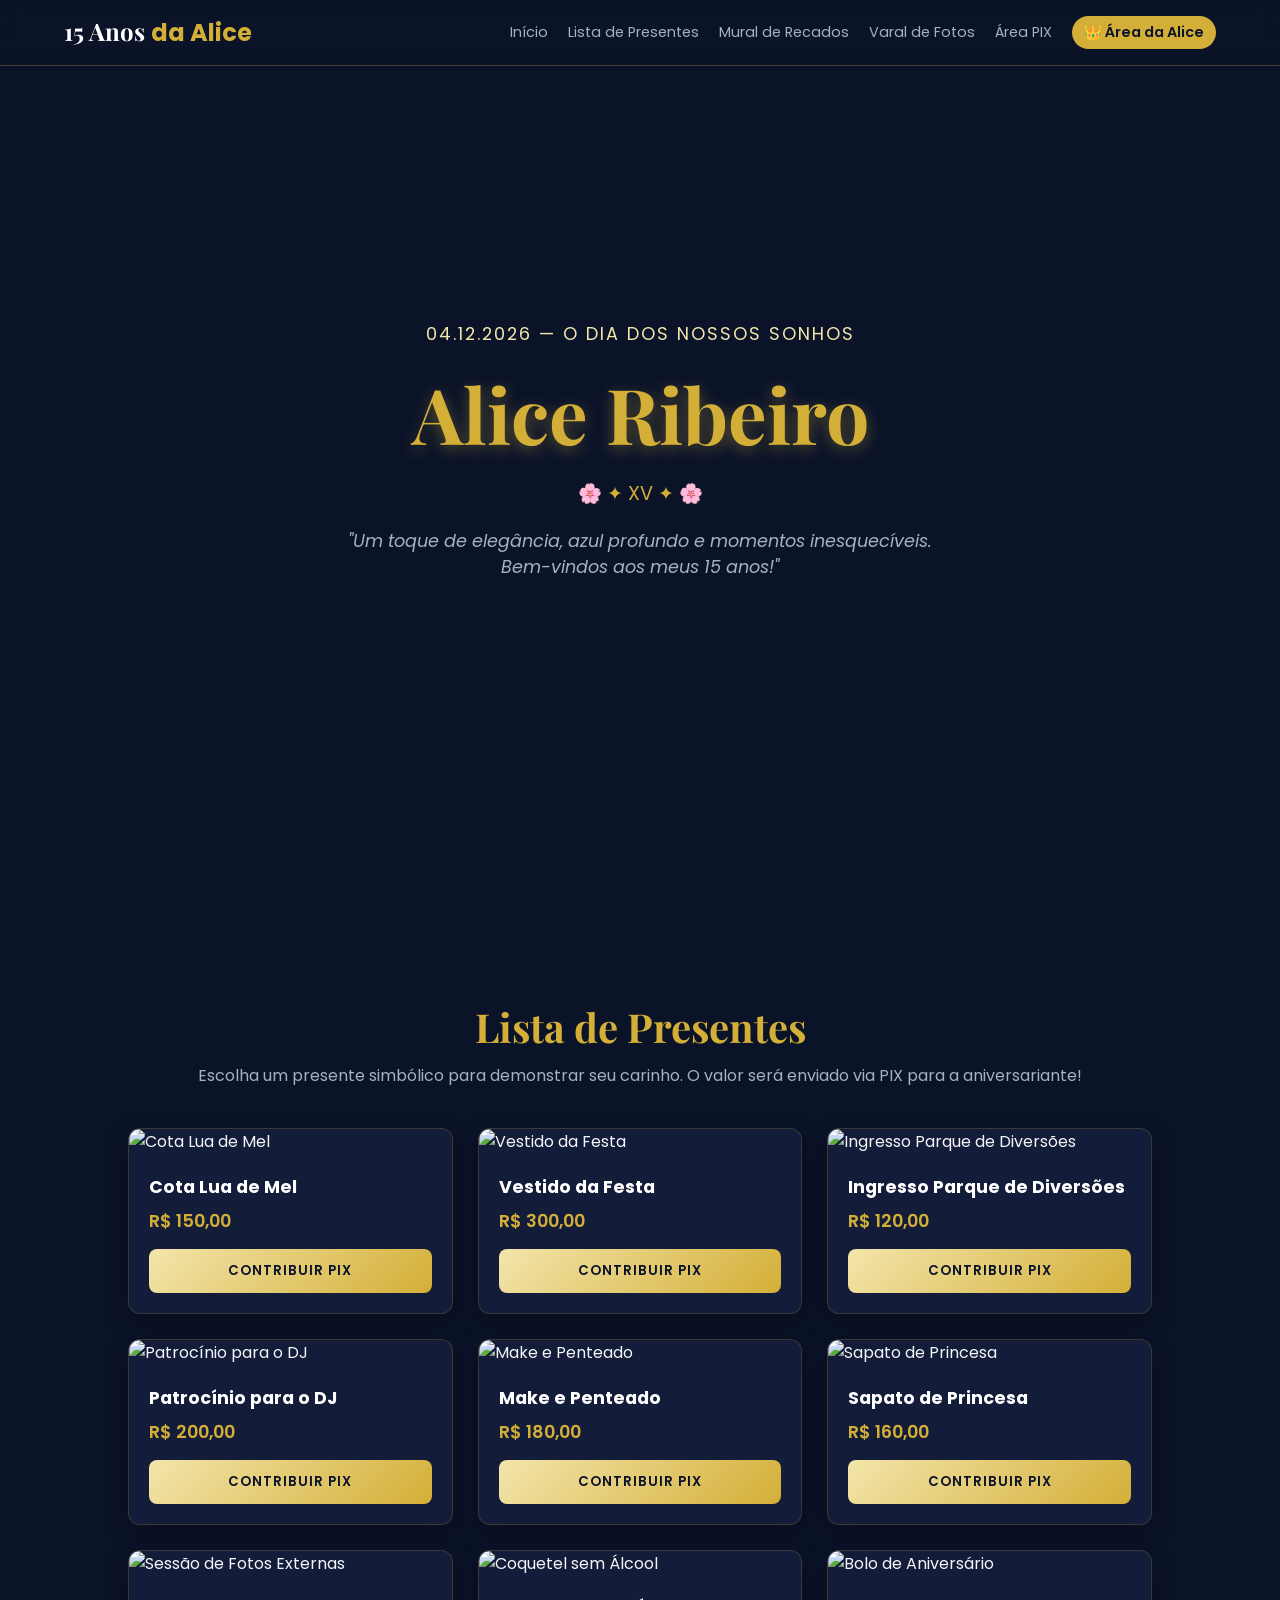
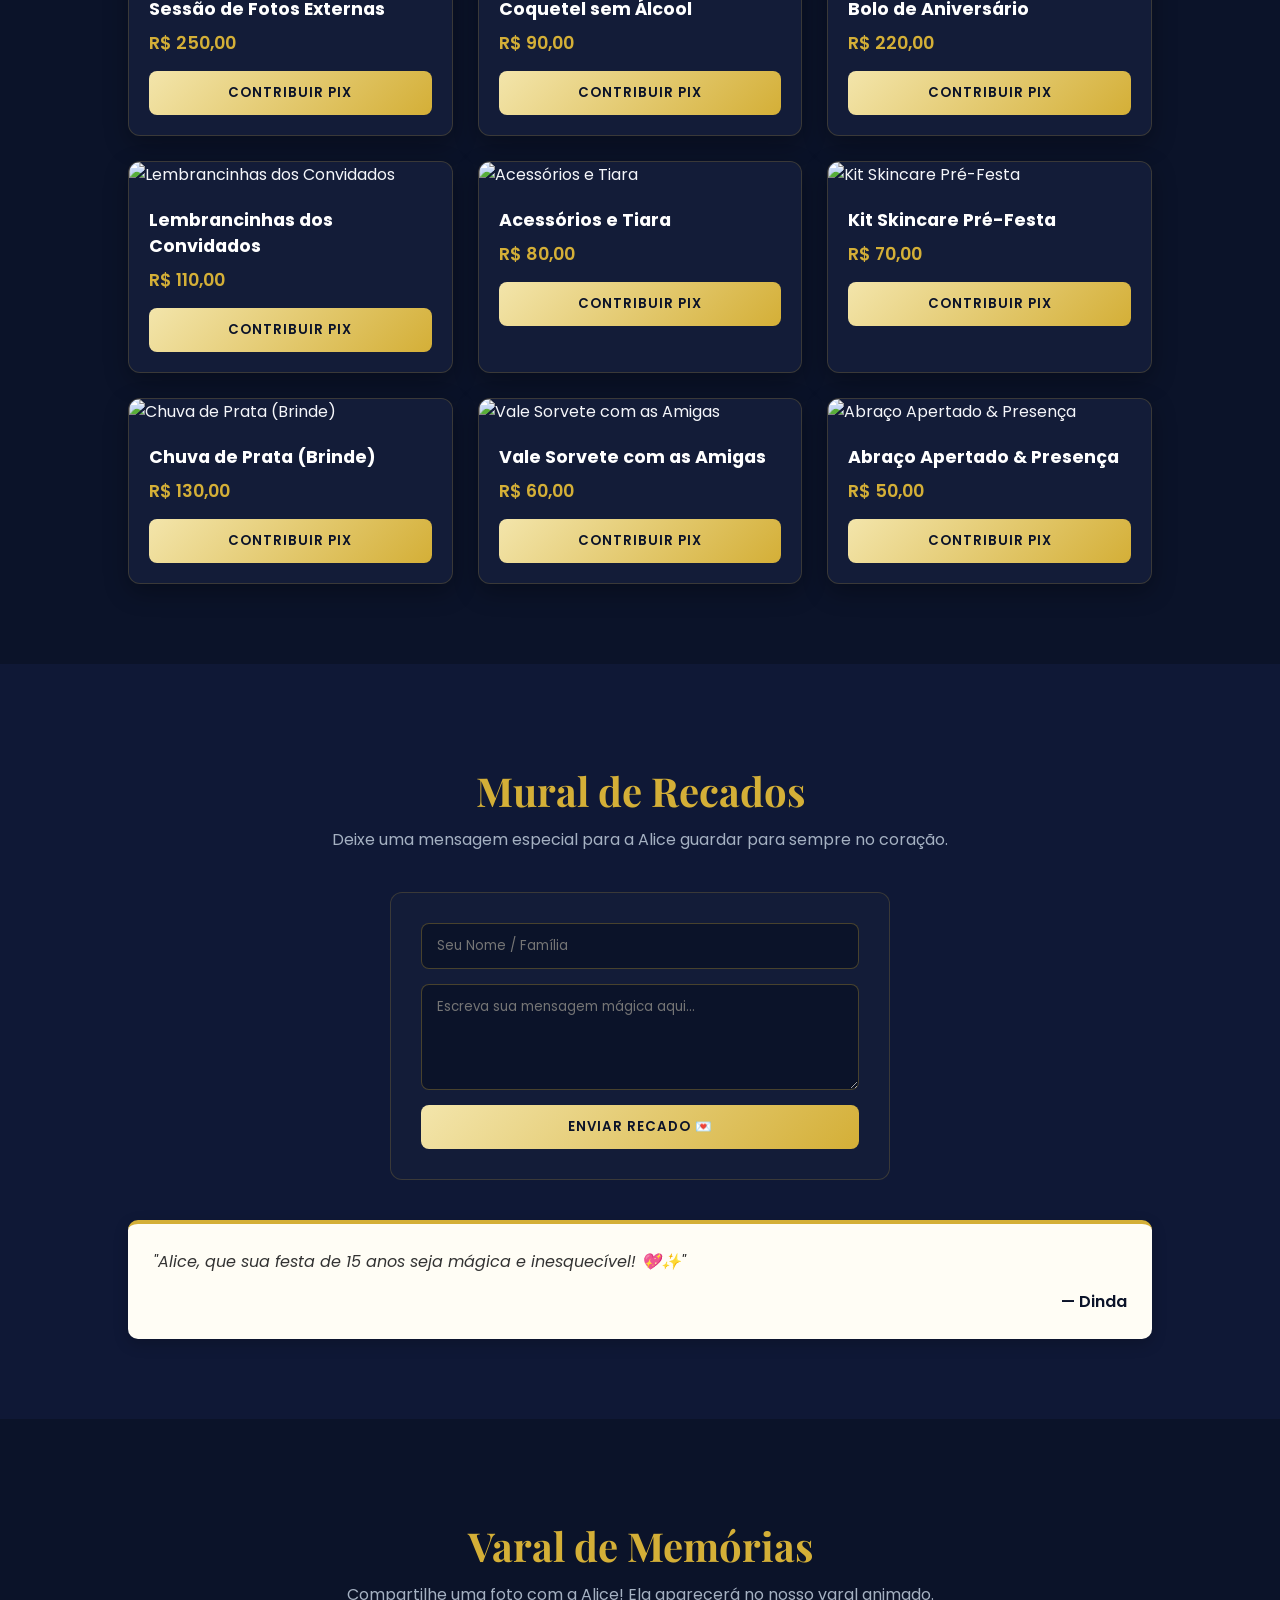
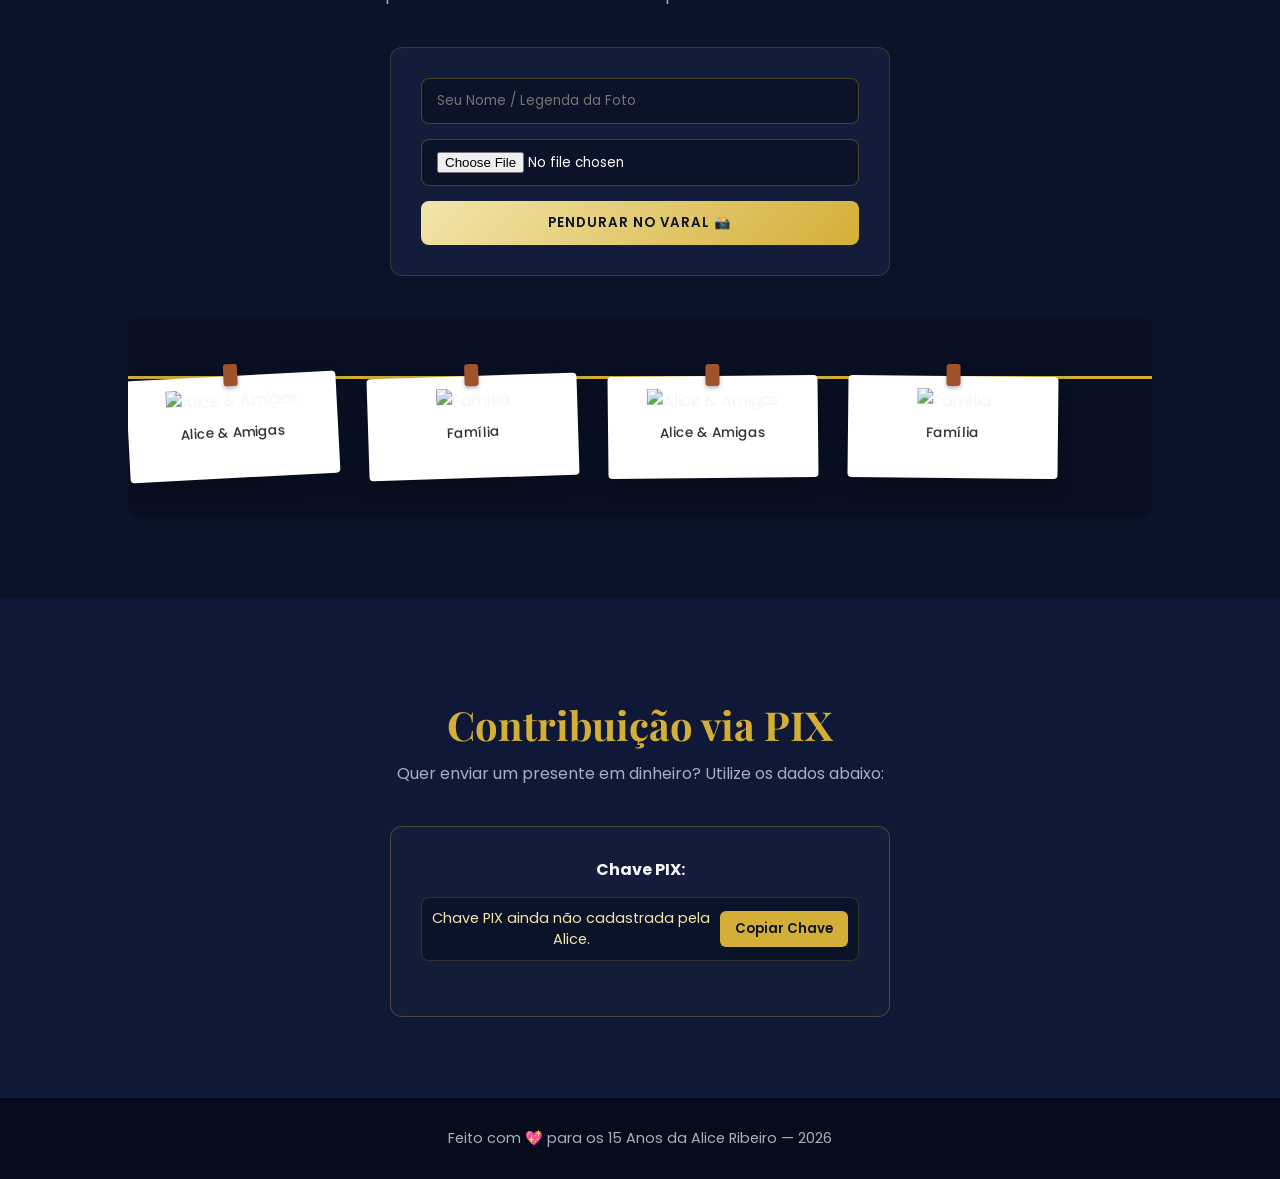
==== index.html @ dc845dae "index.html" ====
<!DOCTYPE html>
<html lang="pt-BR">
<head>
    <meta charset="UTF-8">
    <meta name="viewport" content="width=device-width, initial-scale=1.0">
    <title>15 Anos da Alice Ribeiro</title>
    <link rel="stylesheet" href="style.css">
    <!-- Google Fonts para elegância -->
    <link href="https://fonts.googleapis.com/css2?family=Playfair+Display:ital,wght@0,400;0,700;1,400&family=Poppins:wght@300;400;500;600&display=swap" rel="stylesheet">
</head>
<body>

    <!-- CABEÇALHO / MENU -->
    <header class="header-principal">
        <div class="logo">15 Anos <span>da Alice</span></div>
        <nav class="nav-menu">
            <a href="#inicio">Início</a>
            <a href="#presentes">Lista de Presentes</a>
            <a href="#mural">Mural de Recados</a>
            <a href="#varal">Varal de Fotos</a>
            <a href="#pix">Área PIX</a>
            <a href="#admin" class="btn-menu-admin" onclick="abrirModalAdmin(event)">👑 Área da Alice</a>
        </nav>
    </header>

    <!-- SEÇÃO INÍCIO -->
    <section id="inicio" class="hero-section">
        <div class="hero-content">
            <span class="sub-data">04.12.2026 — O Dia dos Nossos Sonhos</span>
            <h1 class="titulo-principal">Alice Ribeiro</h1>
            <div class="divisor-flores">🌸 ✦ XV ✦ 🌸</div>
            <p class="hero-frase">"Um toque de elegância, azul profundo e momentos inesquecíveis. Bem-vindos aos meus 15 anos!"</p>
        </div>
    </section>

    <!-- SEÇÃO LISTA DE PRESENTES -->
    <section id="presentes" class="container-secao">
        <h2>Lista de Presentes</h2>
        <p class="subtitulo-secao">Escolha um presente simbólico para demonstrar seu carinho. O valor será enviado via PIX para a aniversariante!</p>
        
        <div class="grid-presentes" id="gridPresentes">
            <!-- Os 15 presentes serão gerados via JavaScript -->
        </div>
    </section>

    <!-- SEÇÃO MURAL DE RECADOS -->
    <section id="mural" class="container-secao fundo-alternativo">
        <h2>Mural de Recados</h2>
        <p class="subtitulo-secao">Deixe uma mensagem especial para a Alice guardar para sempre no coração.</p>
        
        <form id="formCartao" class="form-estilizado" onsubmit="enviarCartao(event)">
            <input type="text" id="nomeCartao" placeholder="Seu Nome / Família" required>
            <textarea id="mensagemCartao" placeholder="Escreva sua mensagem mágica aqui..." rows="4" required></textarea>
            <button type="submit" class="btn-ouro">Enviar Recado 💌</button>
        </form>

        <div id="listaCartoes" class="grid-cartoes">
            <!-- Cartões carregados dinamicamente -->
        </div>
    </section>

    <!-- SEÇÃO VARAL DE FOTOS -->
    <section id="varal" class="container-secao">
        <h2>Varal de Memórias</h2>
        <p class="subtitulo-secao">Compartilhe uma foto com a Alice! Ela aparecerá no nosso varal animado.</p>
        
        <div class="form-estilizado">
            <input type="text" id="nomeFotografo" placeholder="Seu Nome / Legenda da Foto">
            <input type="file" id="inputFotoVaral" accept="image/*">
            <button type="button" class="btn-ouro" onclick="enviarFotoVaral()">Pendurar no Varal 📸</button>
        </div>

        <!-- Container do Varal Animado -->
        <div class="varal-container-externo">
            <div class="linha-varal"></div>
            <div id="gridVaral" class="grid-varal-animado">
                <!-- Fotos em movimento automático -->
            </div>
        </div>
    </section>

    <!-- SEÇÃO ÁREA PIX (PÚBLICA) -->
    <section id="pix" class="container-secao fundo-alternativo">
        <h2>Contribuição via PIX</h2>
        <p class="subtitulo-secao">Quer enviar um presente em dinheiro? Utilize os dados abaixo:</p>
        
        <div class="pix-card-publico">
            <p><strong>Chave PIX:</strong></p>
            <div class="copia-cola-box">
                <span id="displayPixChave">Nenhuma chave cadastrada ainda pela Alice.</span>
                <button onclick="copiarChavePix()" class="btn-copiar">Copiar Chave</button>
            </div>
            
            <div class="qr-code-box" id="containerQrCodePublico" style="display:none;">
                <p><strong>QR Code PIX:</strong></p>
                <img id="displayPixQr" src="" alt="QR Code PIX">
            </div>
        </div>
    </section>

    <!-- RODAPÉ -->
    <footer>
        <p>Feito com 💖 para os 15 Anos da Alice Ribeiro — 2026</p>
    </footer>

    <!-- MODAL DA ADMINISTRADORA (ÁREA DA ALICE) -->
    <div id="modalAdmin" class="modal-overlay" style="display:none;">
        <div class="modal-caixa">
            <span class="fechar-modal" onclick="fecharModalAdmin()">&times;</span>
            <h2>👑 Painel da Alice</h2>

            <!-- Tela de Login -->
            <div id="loginBox">
                <p>Digite suas credenciais de aniversariante:</p>
                <input type="text" id="inputUsuario" placeholder="Usuário (alice)">
                <input type="password" id="inputSenha" placeholder="Senha (561564)">
                <button onclick="fazerLogin()" class="btn-ouro">Entrar no Painel</button>
            </div>

            <!-- Painel Administrativo Completo -->
            <div id="painelConteudo" style="display:none;">
                <div class="admin-bloco">
                    <h3>Configurar Chave PIX e QR Code</h3>
                    <input type="text" id="adminPixChaveInput" placeholder="Digite sua Chave PIX">
                    <label style="font-size: 0.85rem; color: #a5b1c2; display: block; margin-bottom: 5px;">Selecione a imagem do QR Code:</label>
                    <input type="file" id="adminPixQrFile" accept="image/*" style="margin-bottom: 12px;">
                    <button onclick="salvarPixAdmin()" class="btn-ouro">Salvar Dados PIX</button>
                </div>

                <hr class="admin-divisor">

                <!-- Gerenciar Lista de Presentes e Valores -->
                <div class="admin-bloco">
                    <h3>Adicionar Novo Presente / Mudar Valores</h3>
                    <input type="text" id="novoNomePresente" placeholder="Nome do Presente (ex: Salão de Beleza)">
                    <input type="number" id="novoPrecoPresente" placeholder="Valor em R$ (ex: 150)">
                    <input type="text" id="novaFotoPresente" placeholder="Link da Foto (URL opcional)">
                    <button onclick="adicionarPresenteAdmin()" class="btn-ouro">Adicionar Presente</button>
                    
                    <h3 style="margin-top: 15px;">Presentes Atuais (Gerenciar/Excluir):</h3>
                    <div id="adminListaPresentes" class="admin-lista-scroll">
                        <!-- Lista de presentes para controle da Alice -->
                    </div>
                </div>

                <hr class="admin-divisor">

                <div class="admin-bloco">
                    <h3>Gerenciar Mural de Recados</h3>
                    <div id="adminListaCartoes" class="admin-lista-scroll"></div>
                </div>

                <hr class="admin-divisor">

                <div class="admin-bloco">
                    <h3>Gerenciar Varal de Fotos</h3>
                    <div id="adminListaFotos" class="admin-lista-scroll"></div>
                </div>

                <button onclick="fazerLogout()" class="btn-sair">Sair do Painel</button>
            </div>
        </div>
    </div>

    <!-- MODAL DE ZOOM PARA AS FOTOS DO VARAL -->
    <div id="modalZoom" class="modal-zoom" onclick="fecharZoom()">
        <span class="fechar-zoom">&times;</span>
        <img id="imgZoomAmpliada" src="" alt="Foto Ampliada">
    </div>

    <script src="script.js"></script>
</body>
</html>
---- style.css ----
/* RESET & CONFIGURAÇÕES GERAIS */
* {
    margin: 0;
    padding: 0;
    box-sizing: border-box;
    font-family: 'Poppins', sans-serif;
    scroll-behavior: smooth;
}

body {
    background-color: #0b1329; /* Azul marinho profundo moderno */
    color: #f5f6fa;
    overflow-x: hidden;
}

/* CORES E VARIÁVEIS DE OURO */
:root {
    --azul-escuro: #0b1329;
    --azul-card: #131c38;
    --ouro: #d4af37;
    --ouro-claro: #f3e5ab;
    --branco: #ffffff;
    --cinza-suave: #a5b1c2;
}

/* CABEÇALHO / MENU */
.header-principal {
    position: fixed;
    top: 0;
    left: 0;
    width: 100%;
    background: rgba(11, 19, 41, 0.95);
    backdrop-filter: blur(10px);
    display: flex;
    justify-content: space-between;
    align-items: center;
    padding: 15px 5%;
    border-bottom: 1px solid rgba(212, 175, 55, 0.3);
    z-index: 1000;
}

.logo {
    font-family: 'Playfair Display', serif;
    font-size: 1.5rem;
    color: var(--branco);
    font-weight: 700;
}

.logo span {
    color: var(--ouro);
}

.nav-menu {
    display: flex;
    gap: 20px;
    align-items: center;
}

.nav-menu a {
    color: var(--cinza-suave);
    text-decoration: none;
    font-size: 0.9rem;
    transition: 0.3s;
}

.nav-menu a:hover {
    color: var(--ouro);
}

.btn-menu-admin {
    background: var(--ouro);
    color: var(--azul-escuro) !important;
    padding: 6px 12px;
    border-radius: 20px;
    font-weight: 600;
}

/* SEÇÃO HERO (INÍCIO) */
.hero-section {
    height: 100vh;
    display: flex;
    align-items: center;
    justify-content: center;
    text-align: center;
    background: linear-gradient(rgba(11, 19, 41, 0.7), rgba(11, 19, 41, 0.9)), url('https://images.unsplash.com/photo-1519671482749-fd09be7ccebf?auto=format&fit=crop&w=1920&q=80') no-repeat center center/cover;
    padding: 0 20px;
}

.sub-data {
    color: var(--ouro-claro);
    font-size: 1.1rem;
    letter-spacing: 2px;
    text-transform: uppercase;
}

.titulo-principal {
    font-family: 'Playfair Display', serif;
    font-size: clamp(3rem, 6vw, 5rem);
    color: var(--ouro);
    margin: 15px 0;
    text-shadow: 0 4px 15px rgba(212, 175, 55, 0.4);
}

.divisor-flores {
    font-size: 1.2rem;
    color: var(--ouro);
    margin: 10px 0 20px 0;
}

.hero-frase {
    max-width: 600px;
    margin: 0 auto;
    color: var(--cinza-suave);
    font-style: italic;
    font-size: 1.1rem;
}

/* ESTILOS DE SEÇÕES GERAIS */
.container-secao {
    padding: 100px 10% 80px 10%;
    text-align: center;
}

.container-secao h2 {
    font-family: 'Playfair Display', serif;
    font-size: 2.5rem;
    color: var(--ouro);
    margin-bottom: 10px;
}

.subtitulo-secao {
    color: var(--cinza-suave);
    margin-bottom: 40px;
    font-size: 1rem;
}

.fundo-alternativo {
    background-color: #0f1836;
}

/* LISTA DE PRESENTES */
.grid-presentes {
    display: grid;
    grid-template-columns: repeat(auto-fit, minmax(260px, 1fr));
    gap: 25px;
    text-align: left;
}

.card-presente {
    background: var(--azul-card);
    border: 1px solid rgba(212, 175, 55, 0.2);
    border-radius: 12px;
    overflow: hidden;
    box-shadow: 0 8px 25px rgba(0,0,0,0.3);
    transition: 0.3s;
}

.card-presente:hover {
    transform: translateY(-5px);
    border-color: var(--ouro);
}

.card-presente img {
    width: 100%;
    height: 180px;
    object-fit: cover;
}

.card-info {
    padding: 20px;
}

.card-info h3 {
    font-size: 1.1rem;
    color: var(--branco);
    margin-bottom: 8px;
}

.preco-presente {
    color: var(--ouro);
    font-weight: 600;
    font-size: 1.1rem;
    margin-bottom: 15px;
}

/* FORMULÁRIOS & BOTÕES OURO */
.form-estilizado {
    max-width: 500px;
    margin: 0 auto 40px auto;
    display: flex;
    flex-direction: column;
    gap: 15px;
    background: var(--azul-card);
    padding: 30px;
    border-radius: 12px;
    border: 1px solid rgba(212, 175, 55, 0.2);
}

.form-estilizado input, .form-estilizado textarea {
    background: #0b1329;
    border: 1px solid rgba(212, 175, 55, 0.3);
    padding: 12px 15px;
    border-radius: 8px;
    color: var(--branco);
    font-size: 0.95krem;
}

.form-estilizado input:focus, .form-estilizado textarea:focus {
    border-color: var(--ouro);
    outline: none;
}

.btn-ouro {
    background: linear-gradient(135deg, #f3e5ab 0%, #d4af37 100%);
    color: var(--azul-escuro);
    border: none;
    padding: 12px;
    border-radius: 8px;
    font-weight: 600;
    cursor: pointer;
    transition: 0.3s;
    text-transform: uppercase;
    letter-spacing: 1px;
}

.btn-ouro:hover {
    opacity: 0.9;
    transform: scale(1.02);
}

/* MURAL DE RECADOS (CARTÕES) */
.grid-cartoes {
    display: grid;
    grid-template-columns: repeat(auto-fit, minmax(280px, 1fr));
    gap: 20px;
    text-align: left;
}

.cartao-item {
    background: #fffdf5;
    color: #333;
    padding: 25px;
    border-radius: 10px;
    position: relative;
    box-shadow: 0 5px 15px rgba(0,0,0,0.2);
    border-top: 4px solid var(--ouro);
}

.mensagem-card {
    font-size: 1rem;
    margin-bottom: 15px;
    font-style: italic;
}

.autor-card {
    font-weight: 600;
    color: var(--azul-escuro);
    display: block;
    text-align: right;
}

/* VARAL DE FOTOS ANIMADO */
.varal-container-externo {
    position: relative;
    width: 100%;
    overflow: hidden;
    padding: 40px 0;
    background: rgba(0,0,0,0.15);
    border-radius: 12px;
}

.linha-varal {
    position: absolute;
    top: 60px;
    left: 0;
    width: 100%;
    height: 3px;
    background: #d4af37;
    z-index: 1;
}

.grid-varal-animado {
    display: flex;
    gap: 30px;
    width: max-content;
    animation: rolarVaral 35s linear infinite;
    padding-top: 20px;
    z-index: 2;
    position: relative;
}

.grid-varal-animado:hover {
    animation-play-state: paused; /* Para ao passar o mouse */
}

@keyframes rolarVaral {
    0% { transform: translateX(0); }
    100% { transform: translateX(-50%); }
}

.polaroid-item {
    background: #fff;
    padding: 12px 12px 35px 12px;
    width: 210px;
    border-radius: 4px;
    box-shadow: 0 8px 20px rgba(0,0,0,0.3);
    position: relative;
    transform: rotate(calc(-3deg + 6deg * var(--r, 0.5)));
    transition: 0.3s;
}

.polaroid-item:hover {
    transform: scale(1.08) rotate(0deg) !important;
    z-index: 10;
}

/* Pregador estilizado no topo da foto */
.polaroid-item::before {
    content: '';
    position: absolute;
    top: -12px;
    left: 50%;
    transform: translateX(-50%);
    width: 14px;
    height: 22px;
    background: #a0522d;
    border-radius: 3px;
    box-shadow: 0 2px 4px rgba(0,0,0,0.3);
    z-index: 5;
}

.polaroid-img {
    width: 100%;
    height: 170px;
    object-fit: cover;
    cursor: pointer;
}

.polaroid-legenda {
    color: #333;
    font-size: 0.85rem;
    text-align: center;
    margin-top: 10px;
    font-weight: 500;
}

/* ÁREA PIX PÚBLICA */
.pix-card-publico {
    max-width: 500px;
    margin: 0 auto;
    background: var(--azul-card);
    padding: 30px;
    border-radius: 12px;
    border: 1px solid rgba(212, 175, 55, 0.3);
}

.copia-cola-box {
    display: flex;
    gap: 10px;
    margin: 15px 0 25px 0;
    background: #0b1329;
    padding: 10px;
    border-radius: 8px;
    border: 1px solid rgba(212, 175, 55, 0.2);
    align-items: center;
    justify-content: space-between;
}

#displayPixChave {
    font-size: 0.9rem;
    color: var(--ouro-claro);
    word-break: break-all;
}

.btn-copiar {
    background: var(--ouro);
    color: var(--azul-escuro);
    border: none;
    padding: 8px 15px;
    border-radius: 6px;
    font-weight: 600;
    cursor: pointer;
    white-space: nowrap;
}

.qr-code-box img {
    max-width: 180px;
    border-radius: 8px;
    margin-top: 10px;
    border: 3px solid var(--ouro);
}

/* MODAIS (ADMIN E ZOOM) */
.modal-overlay {
    position: fixed;
    top: 0;
    left: 0;
    width: 100%;
    height: 100%;
    background: rgba(0,0,0,0.8);
    display: flex;
    align-items: center;
    justify-content: center;
    z-index: 2000;
    padding: 20px;
}

.modal-caixa {
    background: var(--azul-card);
    width: 100%;
    max-width: 600px;
    max-height: 90vh;
    overflow-y: auto;
    padding: 30px;
    border-radius: 15px;
    border: 1px solid var(--ouro);
    position: relative;
}

.fechar-modal, .fechar-zoom {
    position: absolute;
    top: 15px;
    right: 20px;
    font-size: 2rem;
    color: var(--ouro);
    cursor: pointer;
}

.modal-caixa h2 {
    color: var(--ouro);
    font-family: 'Playfair Display', serif;
    margin-bottom: 20px;
}

.modal-caixa input {
    width: 100%;
    background: #0b1329;
    border: 1px solid rgba(212, 175, 55, 0.3);
    padding: 12px;
    border-radius: 8px;
    color: var(--branco);
    margin-bottom: 12px;
}

.admin-bloco {
    margin-top: 20px;
    text-align: left;
}

.admin-bloco h3 {
    font-size: 1rem;
    color: var(--ouro);
    margin-bottom: 10px;
}

.admin-lista-scroll {
    max-height: 180px;
    overflow-y: auto;
    background: #0b1329;
    padding: 10px;
    border-radius: 8px;
    border: 1px solid rgba(212, 175, 55, 0.2);
}

.admin-item-linha {
    display: flex;
    justify-content: space-between;
    align-items: center;
    padding: 8px;
    border-bottom: 1px solid rgba(255,255,255,0.05);
    font-size: 0.9rem;
}

.btn-excluir-admin {
    background: #e74c3c;
    color: white;
    border: none;
    padding: 4px 8px;
    border-radius: 4px;
    cursor: pointer;
    font-size: 0.8rem;
}

.admin-divisor {
    border: 0;
    height: 1px;
    background: rgba(212, 175, 55, 0.2);
    margin: 20px 0;
}

.btn-sair {
    background: #c0392b;
    color: white;
    border: none;
    padding: 10px 20px;
    border-radius: 8px;
    margin-top: 20px;
    cursor: pointer;
    font-weight: 600;
}

/* MODAL ZOOM FOTO */
.modal-zoom {
    position: fixed;
    top: 0;
    left: 0;
    width: 100%;
    height: 100%;
    background: rgba(0,0,0,0.9);
    display: none;
    align-items: center;
    justify-content: center;
    z-index: 3000;
}

.modal-zoom img {
    max-width: 90%;
    max-height: 85vh;
    border-radius: 8px;
    border: 3px solid var(--ouro);
}

.fechar-zoom {
    top: 30px;
    right: 40px;
    font-size: 3rem;
}

/* RODAPÉ */
footer {
    text-align: center;
    padding: 30px;
    background: #070c1c;
    color: var(--cinza-suave);
    font-size: 0.9rem;
    border-top: 1px solid rgba(212, 175, 55, 0.1);
}
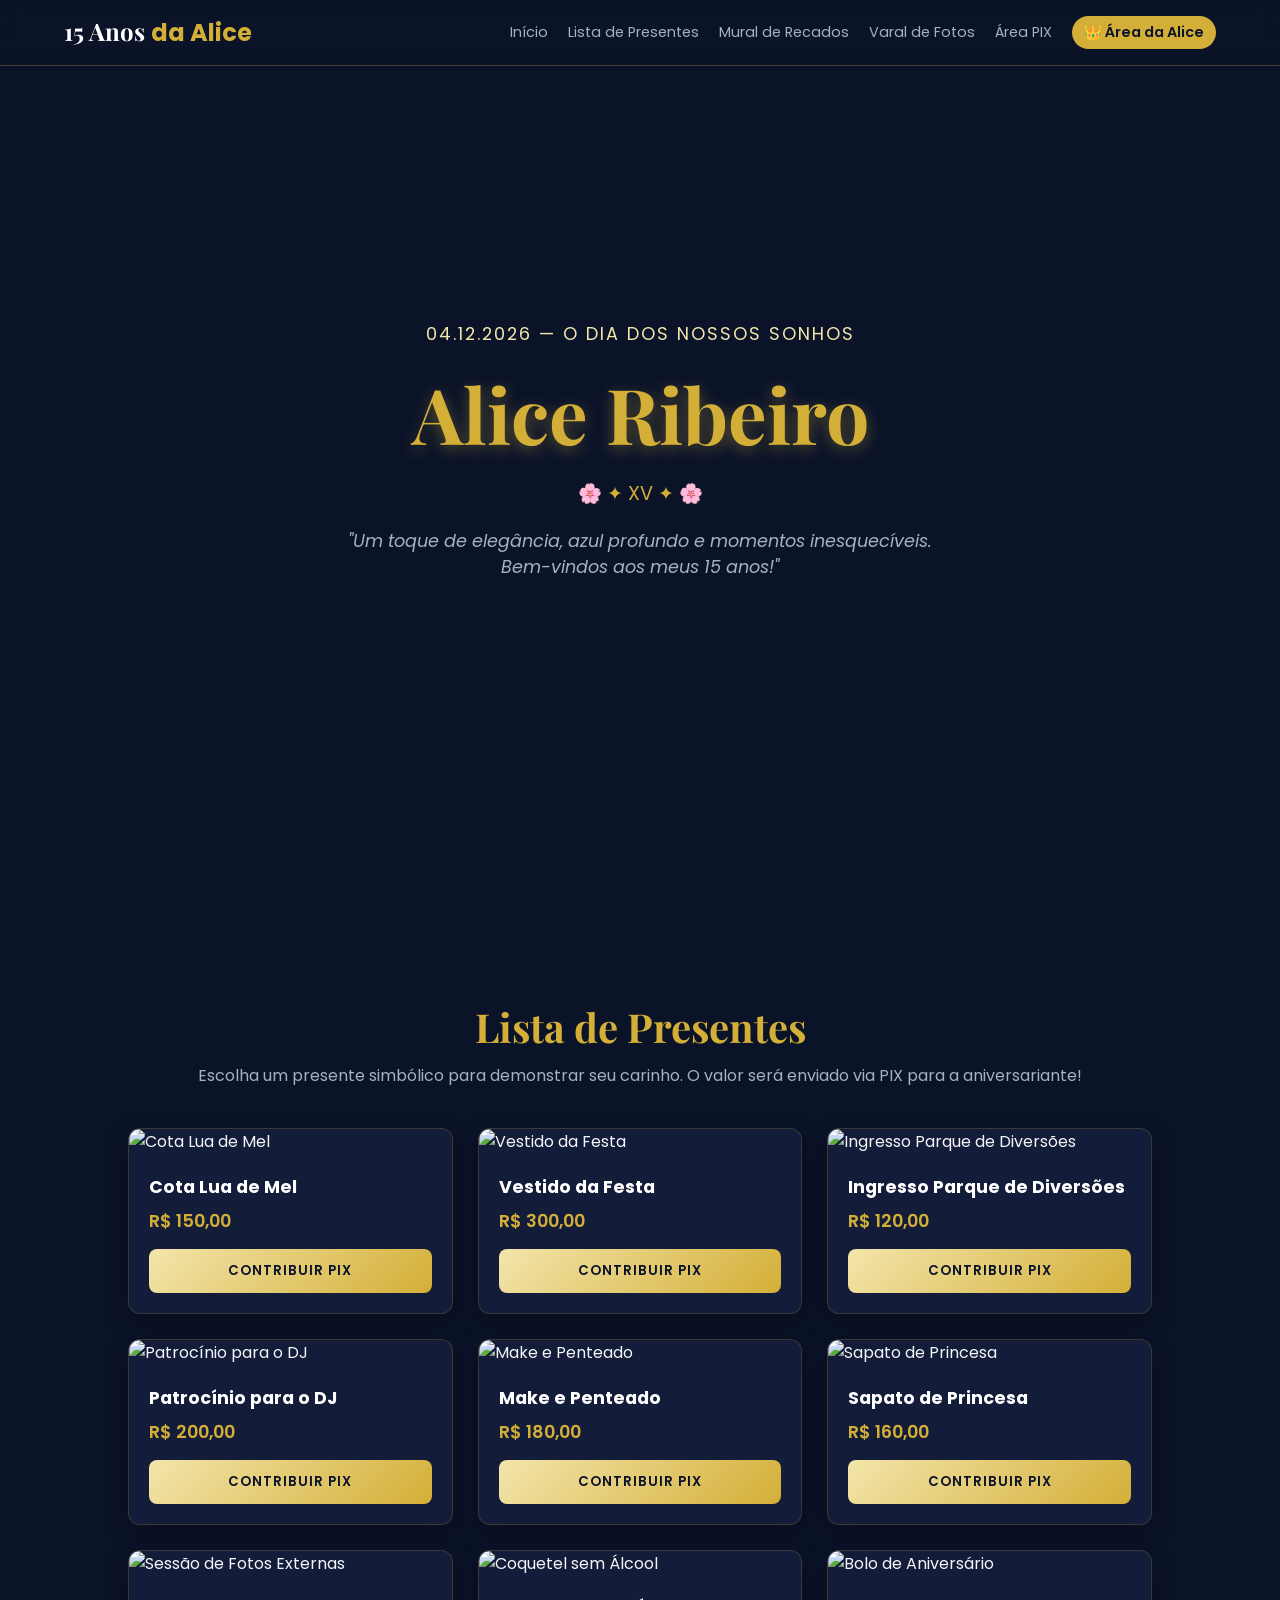
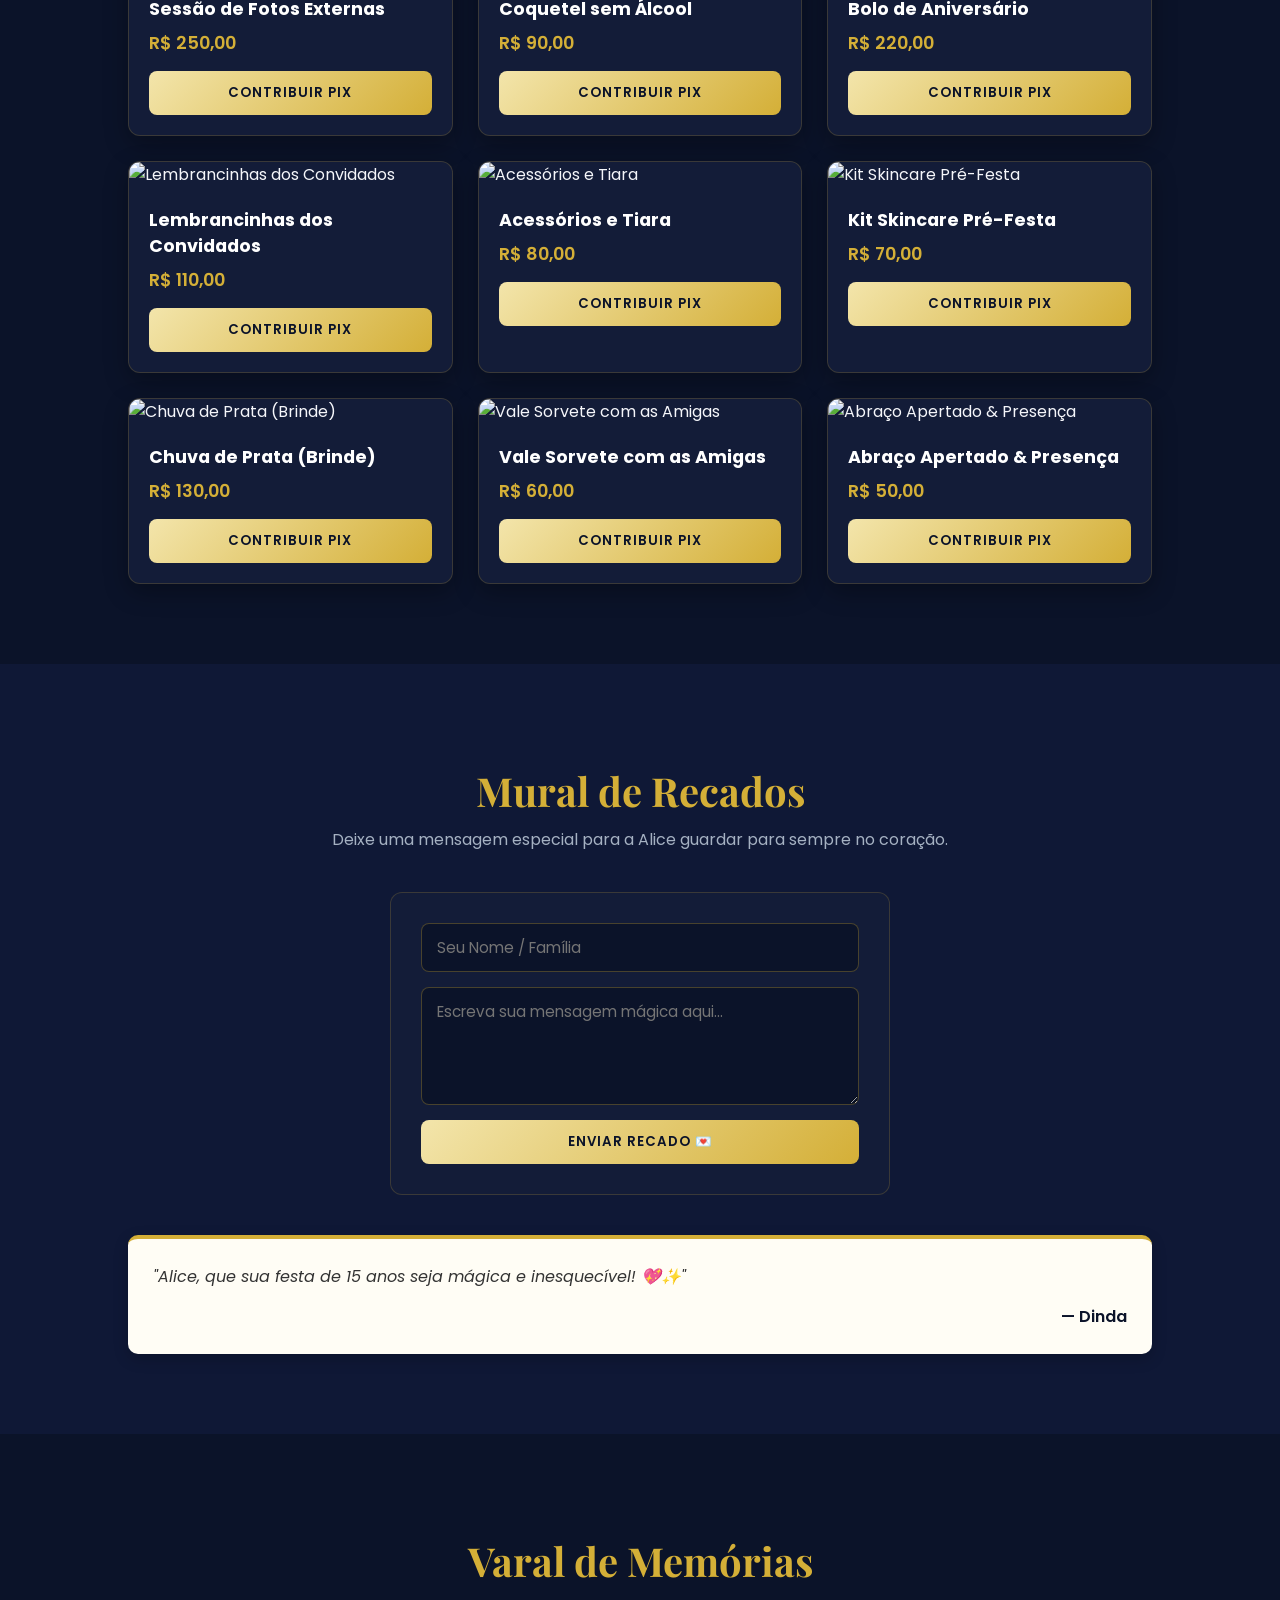
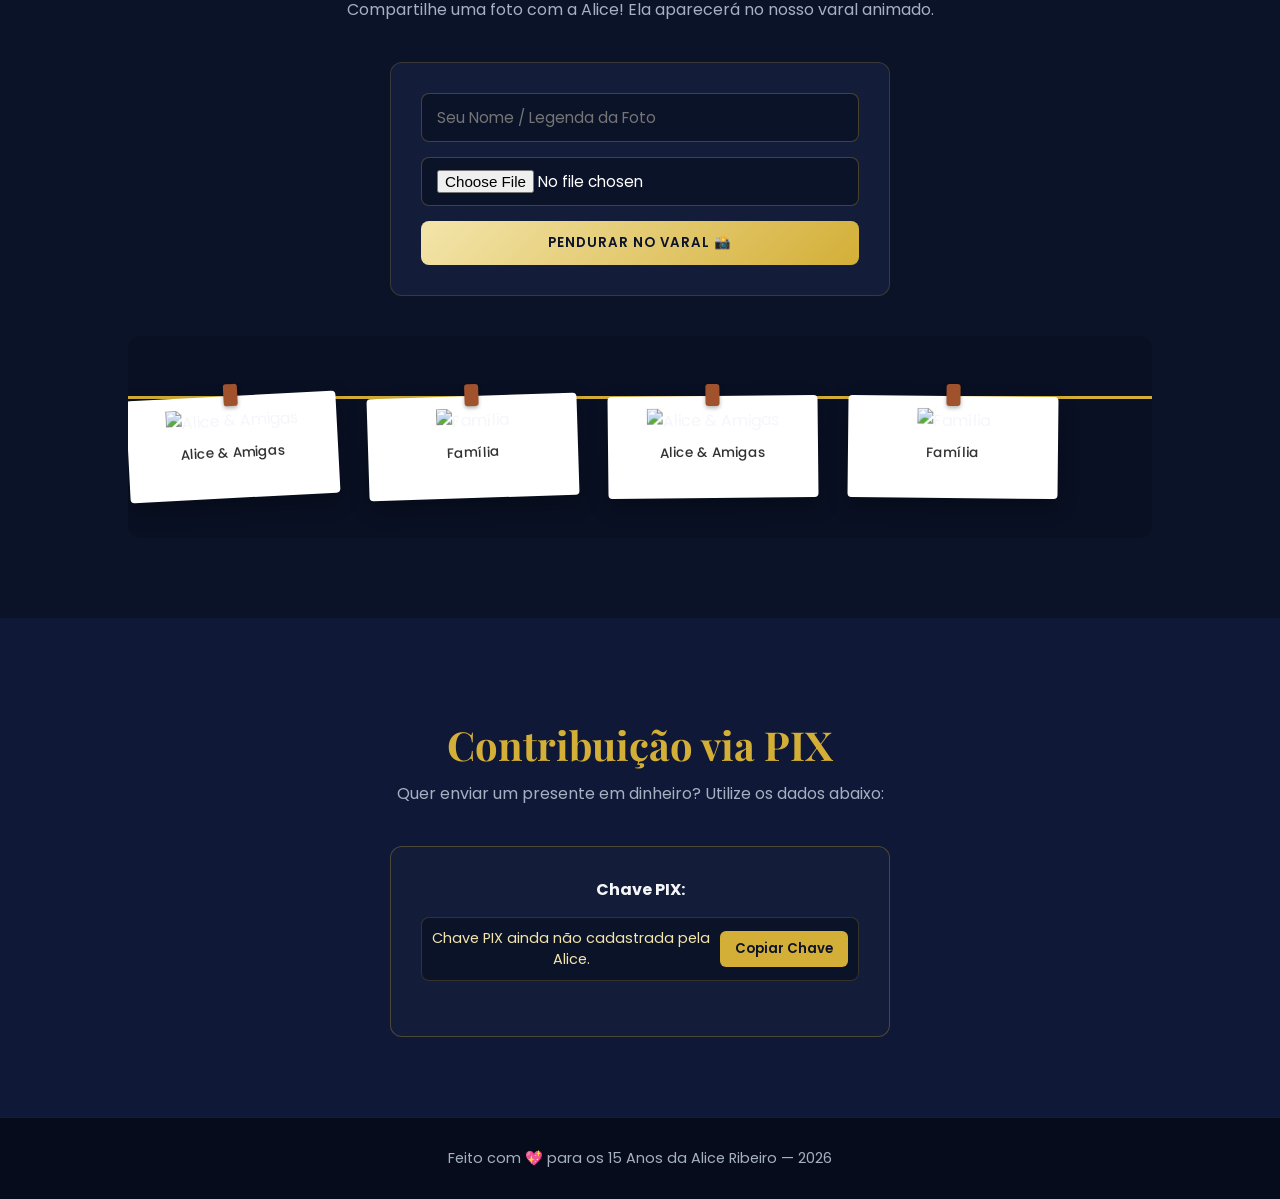
==== commit 5c9103b0: "index.html" ====
--- a/index.html
+++ b/index.html
@@ -39,7 +39,7 @@
         <p class="subtitulo-secao">Escolha um presente simbólico para demonstrar seu carinho. O valor será enviado via PIX para a aniversariante!</p>
         
         <div class="grid-presentes" id="gridPresentes">
-            <!-- Os 15 presentes serão gerados via JavaScript -->
+            <!-- Os presentes serão gerados via JavaScript -->
         </div>
     </section>
 
@@ -106,6 +106,7 @@
     <!-- MODAL DA ADMINISTRADORA (ÁREA DA ALICE) -->
     <div id="modalAdmin" class="modal-overlay" style="display:none;">
         <div class="modal-caixa">
+            <!-- X para fechar o modal sem encerrar a sessão -->
             <span class="fechar-modal" onclick="fecharModalAdmin()">&times;</span>
             <h2>👑 Painel da Alice</h2>
 
@@ -134,7 +135,7 @@
                     <h3>Adicionar Novo Presente / Mudar Valores</h3>
                     <input type="text" id="novoNomePresente" placeholder="Nome do Presente (ex: Salão de Beleza)">
                     <input type="number" id="novoPrecoPresente" placeholder="Valor em R$ (ex: 150)">
-                    <input type="text" id="novaFotoPresente" placeholder="Link da Foto (URL opcional)">
+                    <input type="text" id="novaFotoPresente" placeholder="Link da Foto (URL)">
                     <button onclick="adicionarPresenteAdmin()" class="btn-ouro">Adicionar Presente</button>
                     
                     <h3 style="margin-top: 15px;">Presentes Atuais (Gerenciar/Excluir):</h3>
@@ -157,7 +158,7 @@
                     <div id="adminListaFotos" class="admin-lista-scroll"></div>
                 </div>
 
-                <button onclick="fazerLogout()" class="btn-sair">Sair do Painel</button>
+                <button onclick="fazerLogout()" class="btn-sair">Sair do Painel (Logout)</button>
             </div>
         </div>
     </div>
--- a/style.css
+++ b/style.css
@@ -202,7 +202,7 @@
     padding: 12px 15px;
     border-radius: 8px;
     color: var(--branco);
-    font-size: 0.95krem;
+    font-size: 0.95rem;
 }
 
 .form-estilizado input:focus, .form-estilizado textarea:focus {
@@ -290,7 +290,7 @@
 }
 
 .grid-varal-animado:hover {
-    animation-play-state: paused; /* Para ao passar o mouse */
+    animation-play-state: paused;
 }
 
 @keyframes rolarVaral {
@@ -314,7 +314,6 @@
     z-index: 10;
 }
 
-/* Pregador estilizado no topo da foto */
 .polaroid-item::before {
     content: '';
     position: absolute;
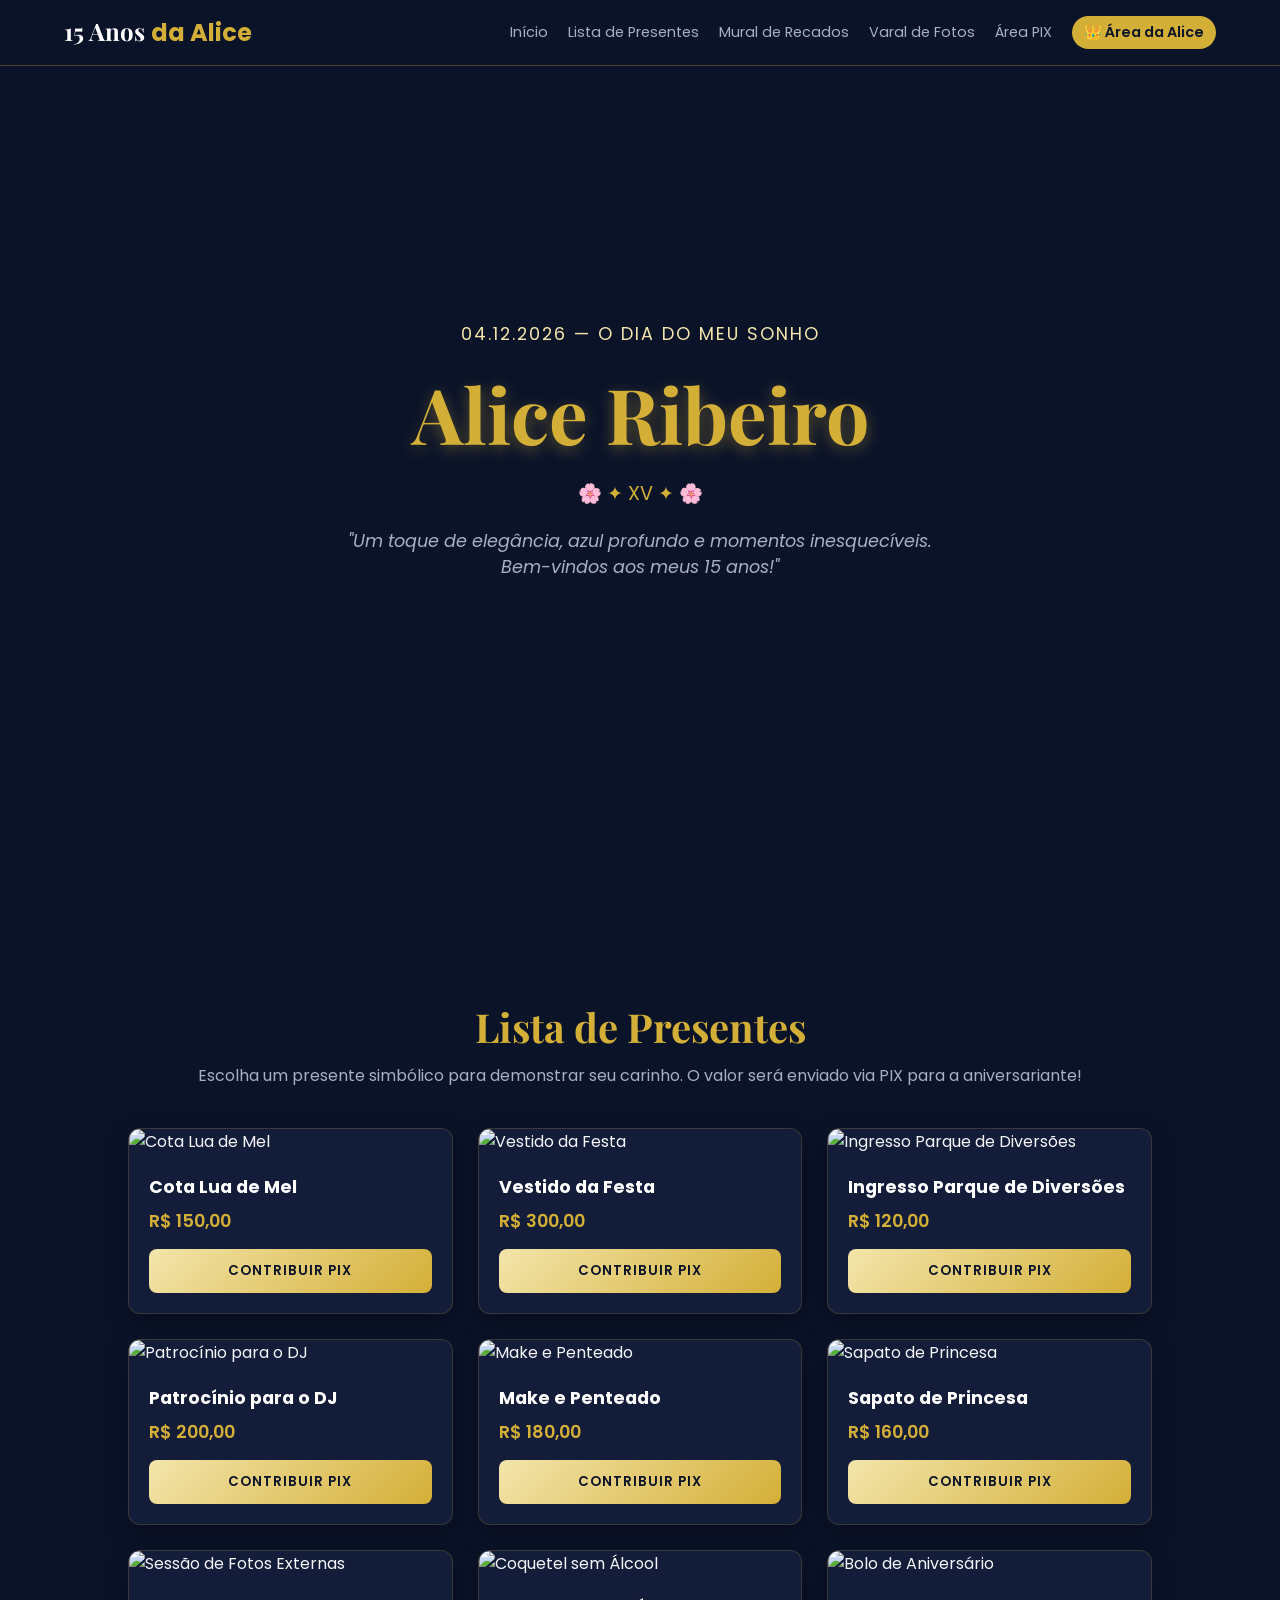
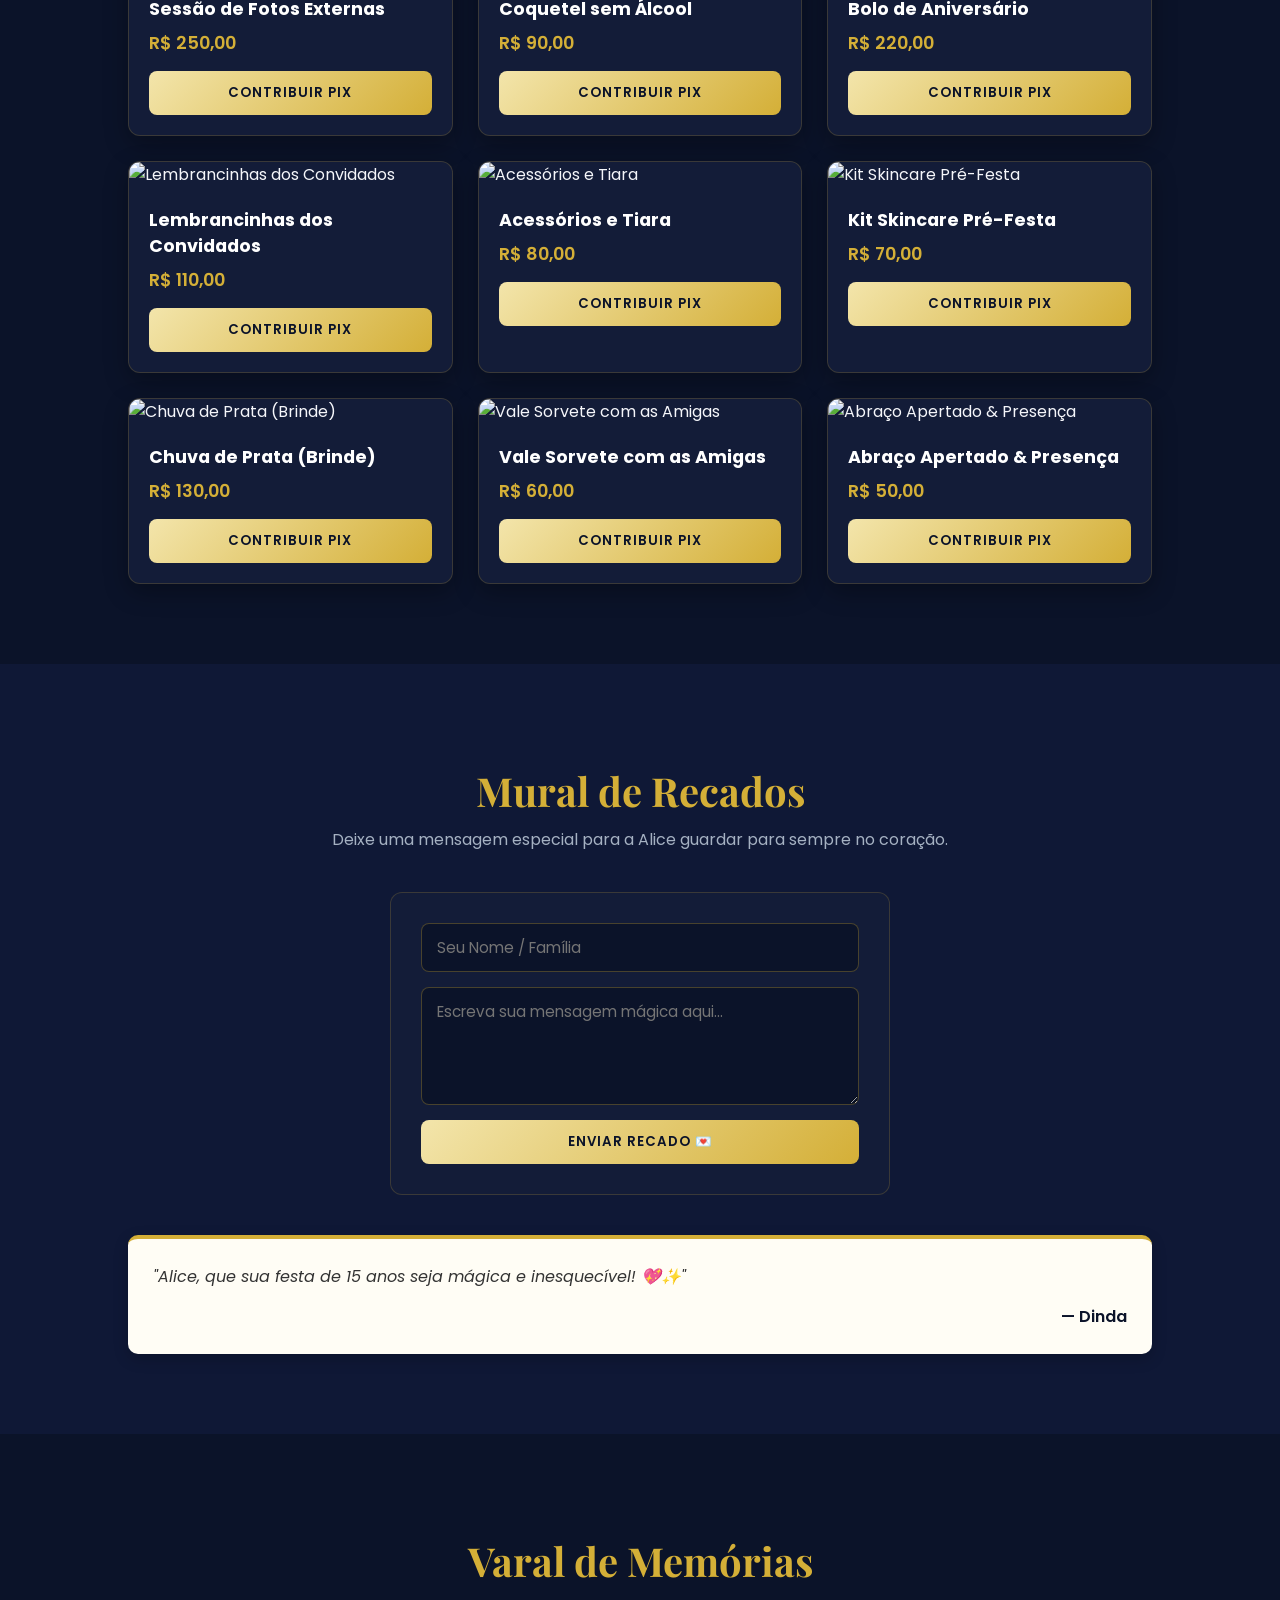
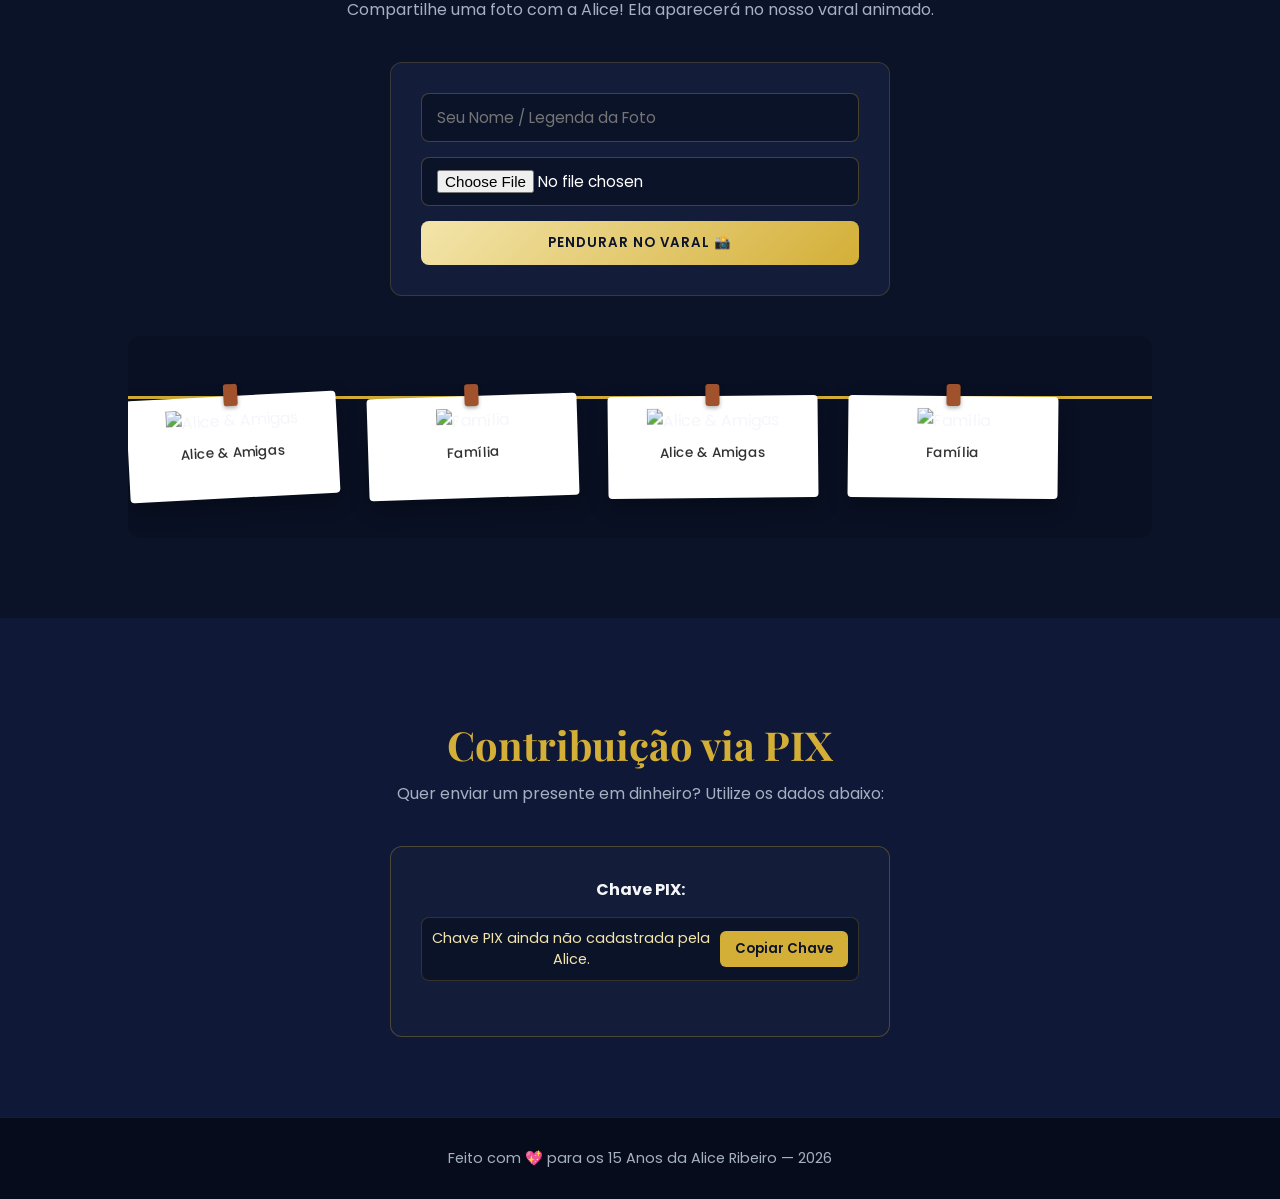
==== commit c41eff82: "index.html" ====
--- a/index.html
+++ b/index.html
@@ -26,7 +26,7 @@
     <!-- SEÇÃO INÍCIO -->
     <section id="inicio" class="hero-section">
         <div class="hero-content">
-            <span class="sub-data">04.12.2026 — O Dia dos Nossos Sonhos</span>
+            <span class="sub-data">04.12.2026 — O DIA DO MEU SONHO</span>
             <h1 class="titulo-principal">Alice Ribeiro</h1>
             <div class="divisor-flores">🌸 ✦ XV ✦ 🌸</div>
             <p class="hero-frase">"Um toque de elegância, azul profundo e momentos inesquecíveis. Bem-vindos aos meus 15 anos!"</p>
@@ -113,8 +113,8 @@
             <!-- Tela de Login -->
             <div id="loginBox">
                 <p>Digite suas credenciais de aniversariante:</p>
-                <input type="text" id="inputUsuario" placeholder="Usuário (alice)">
-                <input type="password" id="inputSenha" placeholder="Senha (561564)">
+                <input type="text" id="inputUsuario" placeholder="Usuário">
+                <input type="password" id="inputSenha" placeholder="Senha">
                 <button onclick="fazerLogin()" class="btn-ouro">Entrar no Painel</button>
             </div>
 
@@ -130,12 +130,13 @@
 
                 <hr class="admin-divisor">
 
-                <!-- Gerenciar Lista de Presentes e Valores -->
+                <!-- Gerenciar Lista de Presentes e Valores com Upload de Imagem -->
                 <div class="admin-bloco">
                     <h3>Adicionar Novo Presente / Mudar Valores</h3>
                     <input type="text" id="novoNomePresente" placeholder="Nome do Presente (ex: Salão de Beleza)">
                     <input type="number" id="novoPrecoPresente" placeholder="Valor em R$ (ex: 150)">
-                    <input type="text" id="novaFotoPresente" placeholder="Link da Foto (URL)">
+                    <label style="font-size: 0.85rem; color: #a5b1c2; display: block; margin-bottom: 5px;">Selecione a foto do presente:</label>
+                    <input type="file" id="novoFotoPresenteFile" accept="image/*" style="margin-bottom: 12px;">
                     <button onclick="adicionarPresenteAdmin()" class="btn-ouro">Adicionar Presente</button>
                     
                     <h3 style="margin-top: 15px;">Presentes Atuais (Gerenciar/Excluir):</h3>
--- a/style.css
+++ b/style.css
@@ -423,6 +423,7 @@
     font-size: 2rem;
     color: var(--ouro);
     cursor: pointer;
+    z-index: 10;
 }
 
 .modal-caixa h2 {
@@ -439,6 +440,11 @@
     border-radius: 8px;
     color: var(--branco);
     margin-bottom: 12px;
+}
+
+/* Oculta os caracteres do campo de senha com bolinhas */
+.modal-caixa input[type="password"] {
+    -webkit-text-security: disc;
 }
 
 .admin-bloco {
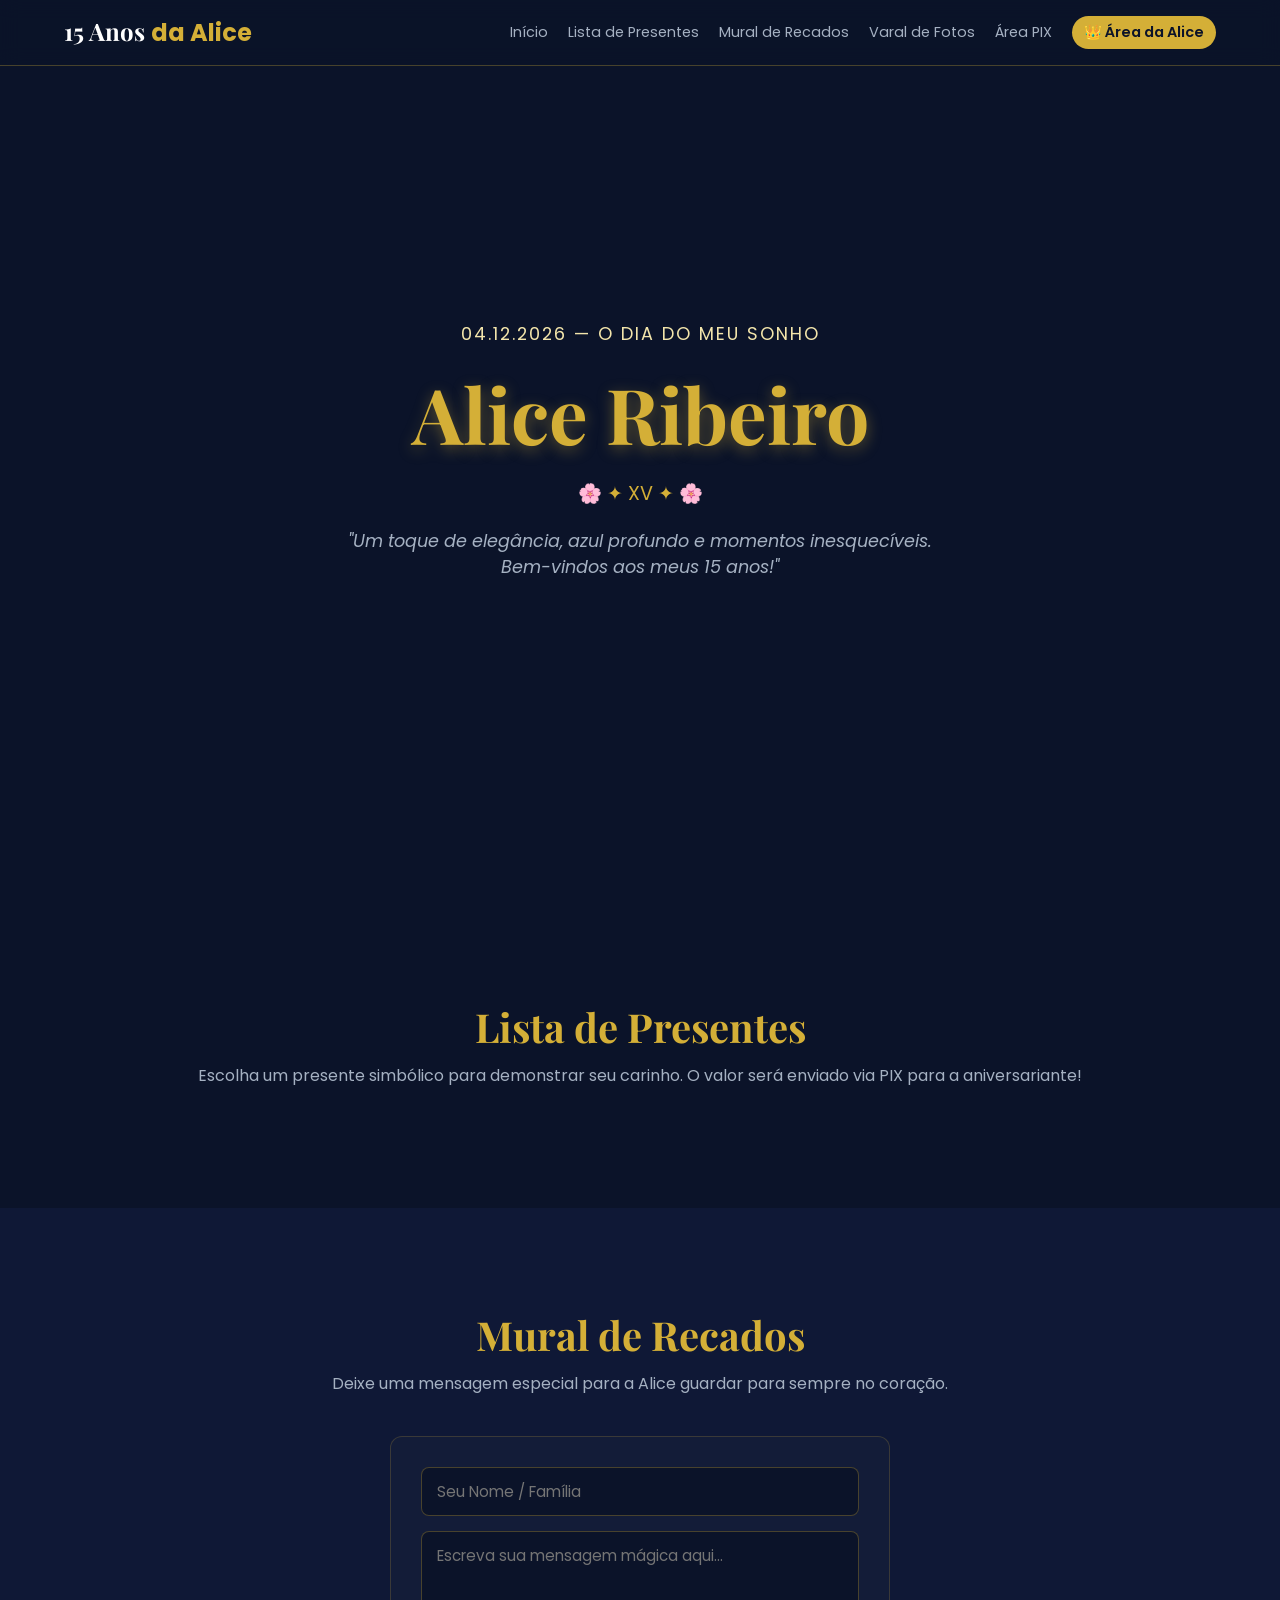
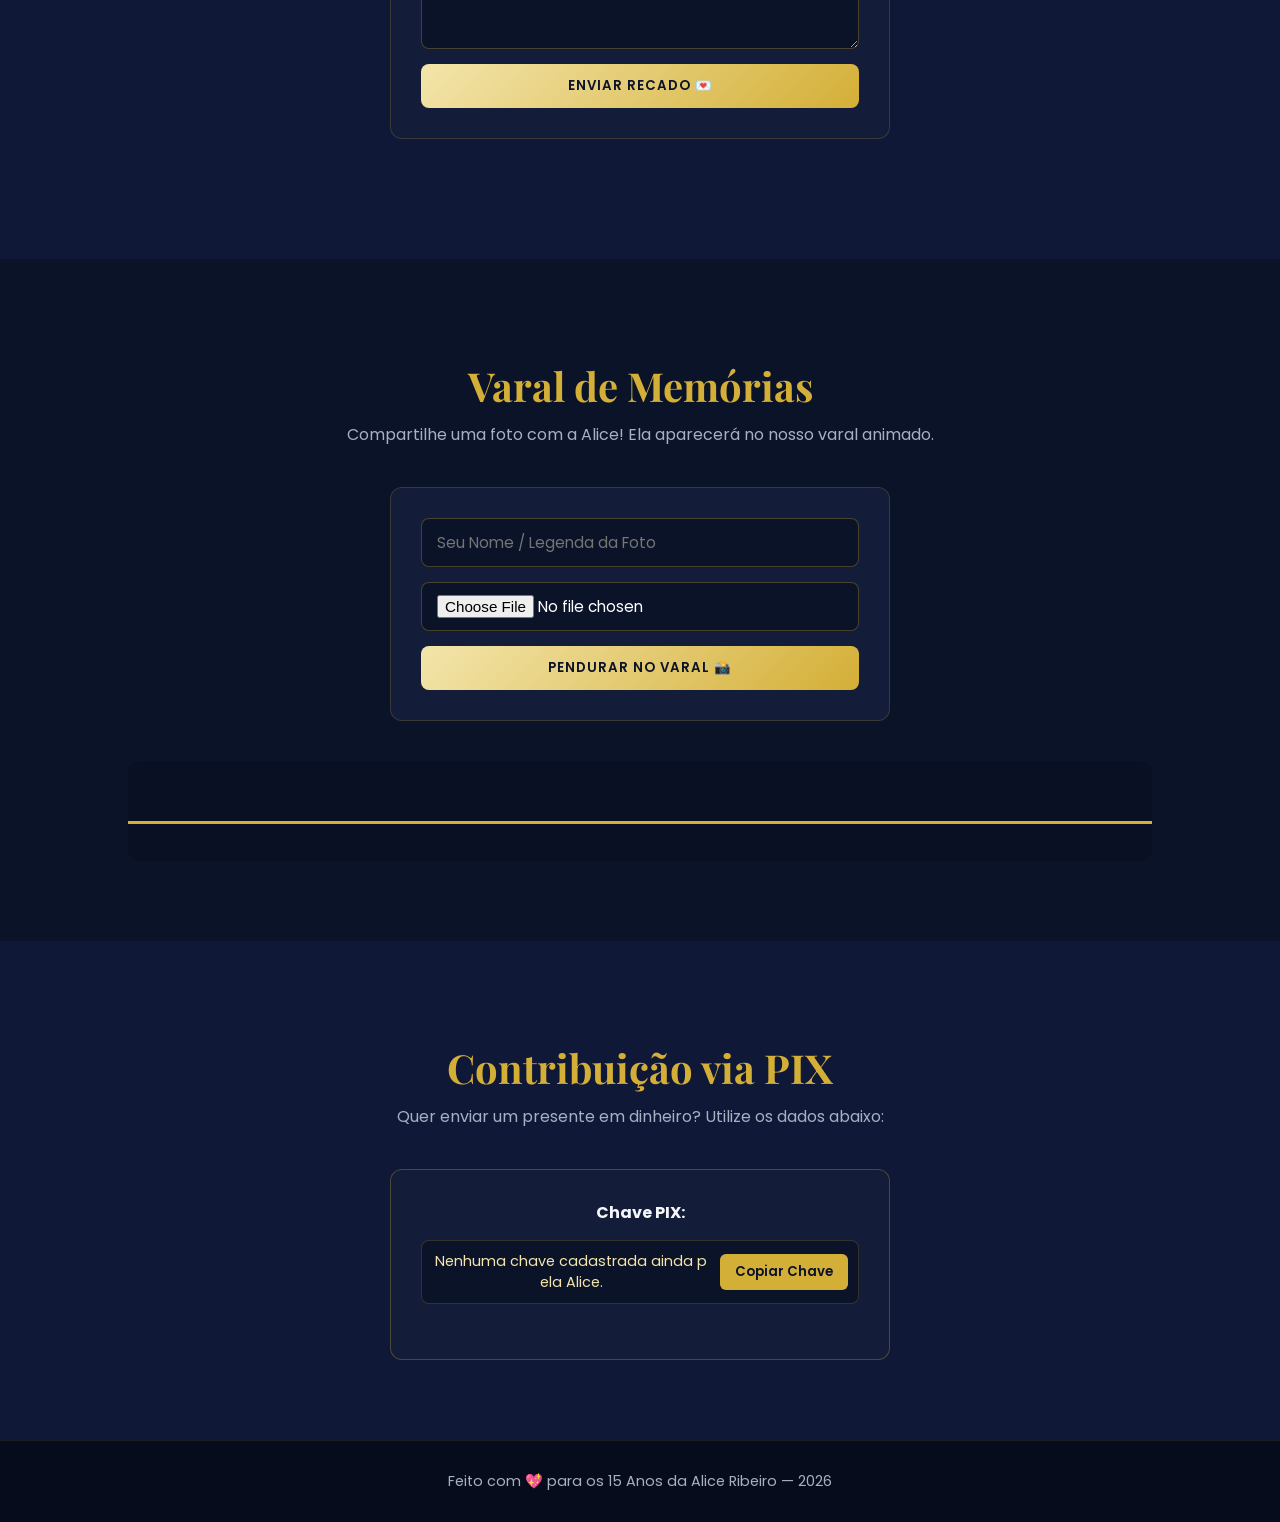
==== commit d8f66e6b: "index.html" ====
--- a/index.html
+++ b/index.html
@@ -170,6 +170,14 @@
         <img id="imgZoomAmpliada" src="" alt="Foto Ampliada">
     </div>
 
+    <!-- SCRIPTS (SUPABASE PRIMEIRO, SCRIPT DA PÁGINA DEPOIS) -->
+    <script src="https://cdn.jsdelivr.net/npm/@supabase/supabase-js@2"></script>
+    <script>
+      const SUPABASE_URL = 'https://xiiieseiawrihuiboxgw.supabase.co';
+      const SUPABASE_KEY = 'sb_publishable_QYOUrSOzXSFwYaPYVcnoJA_x7-AdzvA';
+      const _supabase = supabase.createClient(SUPABASE_URL, SUPABASE_KEY);
+      console.log("Conectado ao Supabase com sucesso!");
+    </script>
     <script src="script.js"></script>
 </body>
 </html>
--- a/style.css
+++ b/style.css
@@ -82,7 +82,8 @@
     align-items: center;
     justify-content: center;
     text-align: center;
-    background: linear-gradient(rgba(11, 19, 41, 0.7), rgba(11, 19, 41, 0.9)), url('https://images.unsplash.com/photo-1519671482749-fd09be7ccebf?auto=format&fit=crop&w=1920&q=80') no-repeat center center/cover;
+    /* ALTERE 'sua-foto-de-aniversario.jpg' ABAIXO PELO NOME DA FOTO DA ALICE */
+    background: linear-gradient(rgba(11, 19, 41, 0.7), rgba(11, 19, 41, 0.9)), url('sua-foto-de-aniversario.jpg') no-repeat center center/cover;
     padding: 0 20px;
 }
 
